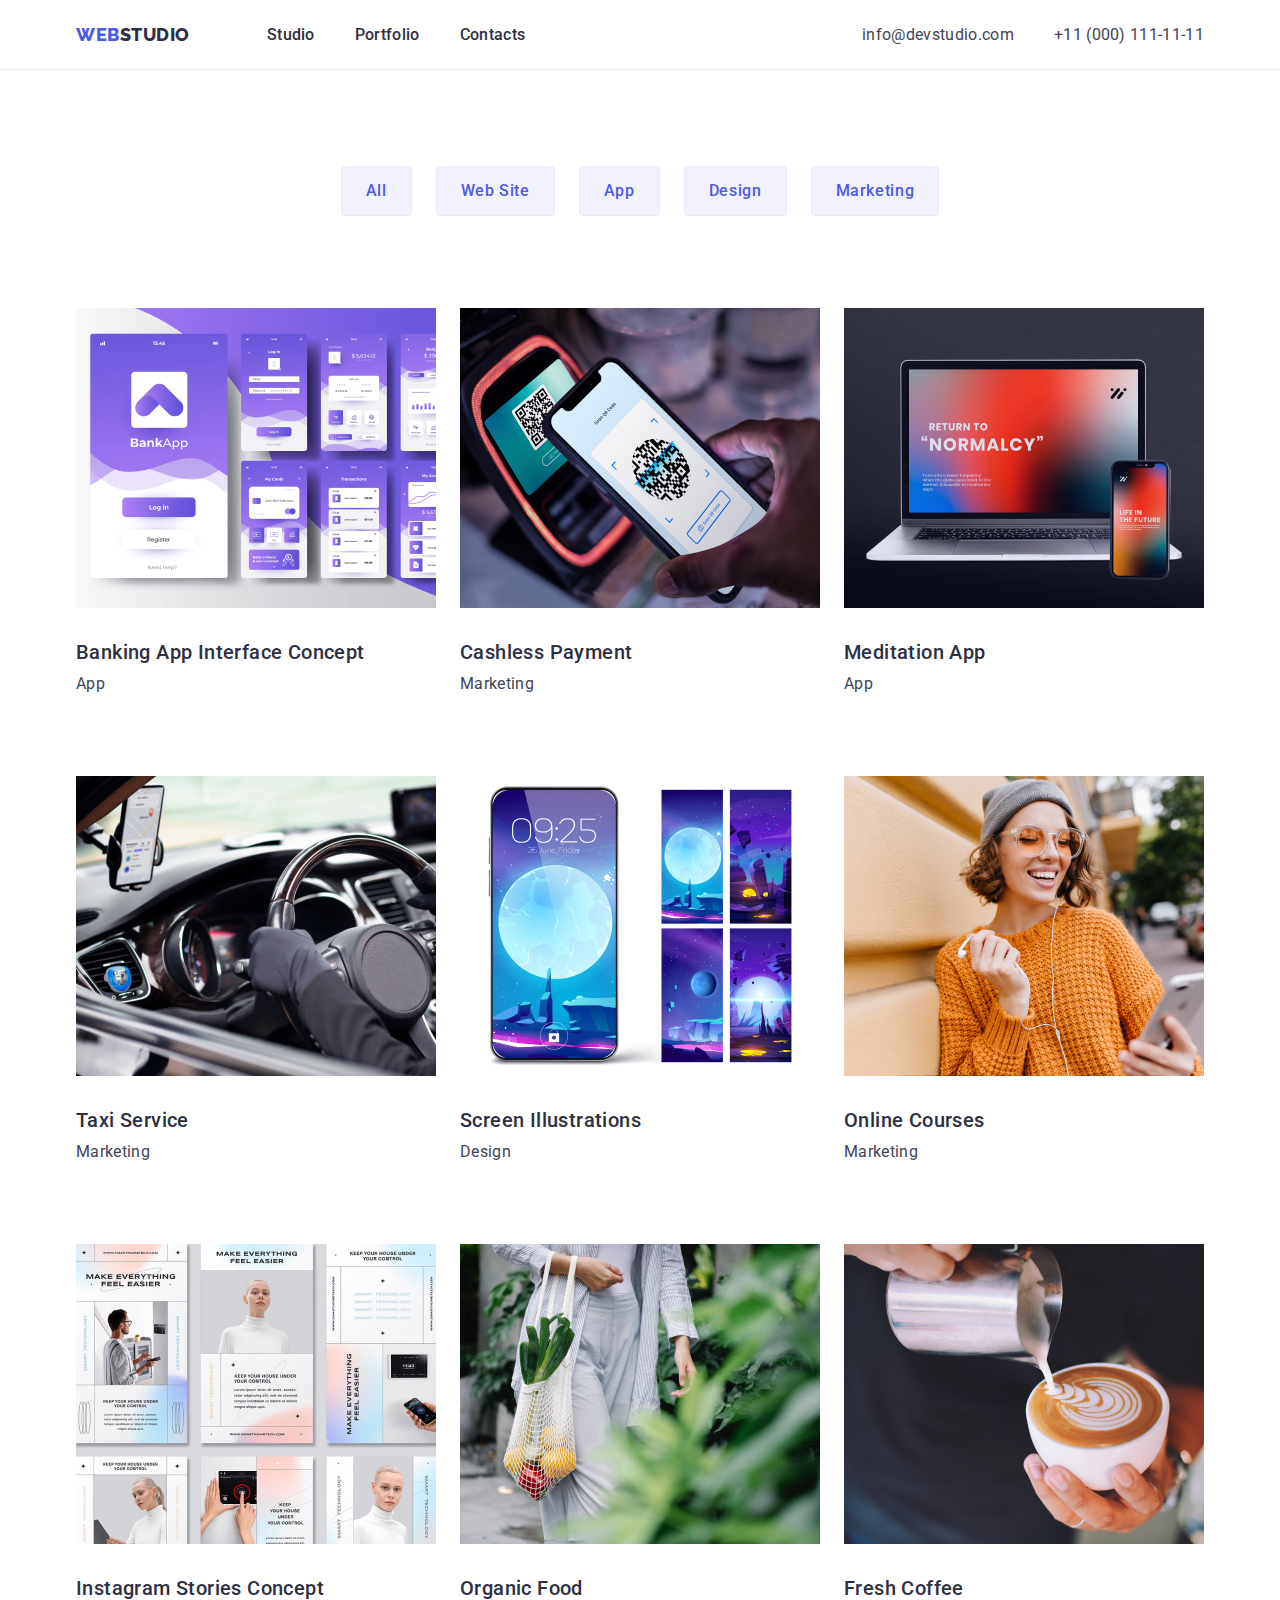
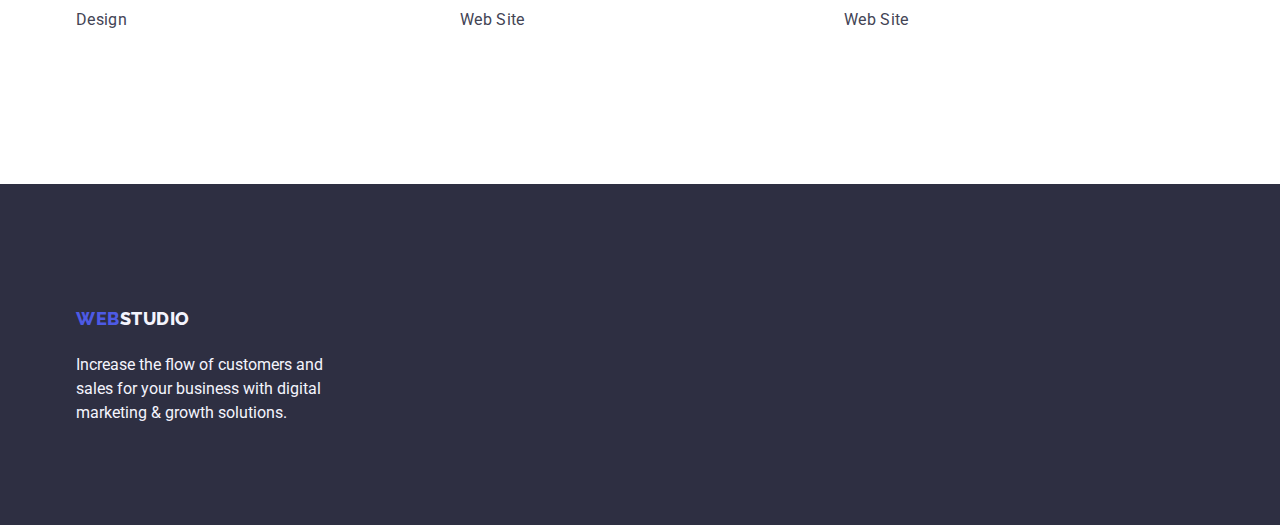
==== portfolio.html @ 8689a5c1 "Initial commit" ====
<!DOCTYPE html>
<html lang="en">
  <head>
    <meta charset="UTF-8" />
    <meta http-equiv="X-UA-Compatible" content="IE=edge" />
    <meta name="viewport" content="width=device-width, initial-scale=1.0" />
    <title>Portfolio</title>
    <link
      rel="stylesheet"
      href="https://cdn.jsdelivr.net/npm/modern-normalize@1.1.0/modern-normalize.min.css"
    />
    <link rel="stylesheet" href="./css/styles.css" />
    <link rel="preconnect" href="https://fonts.googleapis.com" />
    <link rel="preconnect" href="https://fonts.gstatic.com" crossorigin />
    <link
      href="https://fonts.googleapis.com/css2?family=Raleway:wght@800&family=Roboto:wght@400;500;700;900&display=swap"
      rel="stylesheet"
    />
  </head>

  <body class="page">
    <!-- Хедер -->
    <header class="header">
      <div class="container page-header-container">
        <nav class="nav">
          <a class="logo link" href="./index.html">Web<span>Studio</span></a>

          <ul class="menu list">
            <li class="menu-item">
              <a class="link" href="./index.html">Studio</a>
            </li>
            <li class="menu-item">
              <a class="link" href="./portfolio.html">Portfolio</a>
            </li>
            <li class="menu-item">
              <a class="link" href="">Contacts</a>
            </li>
          </ul>
        </nav>

        <address class="address">
          <ul class="list address-list">
            <li class="address-link">
              <a class="link" href="mailto:info@devstudio.com"
                >info@devstudio.com</a
              >
            </li>
            <li class="address-link">
              <a class="link" href="tel:+110001111111">+11 (000) 111-11-11</a>
            </li>
          </ul>
        </address>
      </div>
    </header>
    <!-- ------------MAIN------------------- -->
    <main>
      <section class="project">
        <h1 hidden>Projects</h1>
        <div class="container">
          <ul class="list btn-list">
            <li class="btn-list-item">
              <button class="btn-filter" type="button">All</button>
            </li>
            <li class="btn-list-item">
              <button class="btn-filter" type="button">Web Site</button>
            </li>
            <li class="btn-list-item">
              <button class="btn-filter" type="button">App</button>
            </li>
            <li class="btn-list-item">
              <button class="btn-filter" type="button">Design</button>
            </li>
            <li class="btn-list-item">
              <button class="btn-filter" type="button">Marketing</button>
            </li>
          </ul>
        </div>
        <div class="container">
          <ul class="project-list list">
            <li>
              <a href="" class="link project-link"
                ><img
                  src="./images/image.jpg"
                  alt="image"
                  width="360"
                  height="300"
                />
                <div class="inner-project-card">
                  <h2 class="project-title">Banking App Interface Concept</h2>
                  <p class="project-text">App</p>
                </div>
              </a>
            </li>
            <li>
              <a href="" class="link project-link"
                ><img
                  src="./images/image-1.jpg"
                  alt="image"
                  width="360"
                  height="300"
                />

                <div class="inner-project-card">
                  <h2 class="project-title">Cashless Payment</h2>
                  <p class="project-text">Marketing</p>
                </div>
              </a>
            </li>
            <li>
              <a href="" class="link project-link"
                ><img
                  src="./images/image-2.jpg"
                  alt="image"
                  width="360"
                  height="300"
                />
                <div class="inner-project-card">
                  <h2 class="project-title">Meditation App</h2>
                  <p class="project-text">App</p>
                </div>
              </a>
            </li>
            <li>
              <a href="" class="link project-link"
                ><img
                  src="./images/image-3.jpg"
                  alt="image"
                  width="360"
                  height="300"
                />
                <div class="inner-project-card">
                  <h2 class="project-title">Taxi Service</h2>
                  <p class="project-text">Marketing</p>
                </div>
              </a>
            </li>
            <li>
              <a href="" class="link project-link"
                ><img
                  src="./images/image-4.jpg"
                  alt="image"
                  width="360"
                  height="300"
                />
                <div class="inner-project-card">
                  <h2 class="project-title">Screen Illustrations</h2>
                  <p class="project-text">Design</p>
                </div>
              </a>
            </li>
            <li>
              <a href="" class="link project-link"
                ><img
                  src="./images/image-5.jpg"
                  alt="image"
                  width="360"
                  height="300"
                />
                <div class="inner-project-card">
                  <h2 class="project-title">Online Courses</h2>
                  <p class="project-text">Marketing</p>
                </div>
              </a>
            </li>
            <li>
              <a href="" class="link project-link"
                ><img
                  src="./images/image-6.jpg"
                  alt="image"
                  width="360"
                  height="300"
                />
                <div class="inner-project-card">
                  <h2 class="project-title">Instagram Stories Concept</h2>
                  <p class="project-text">Design</p>
                </div>
              </a>
            </li>

            <li>
              <a href="" class="link project-link"
                ><img
                  src="./images/image-7.jpg"
                  alt="image"
                  width="360"
                  height="300"
                />

                <div class="inner-project-card">
                  <h2 class="project-title">Organic Food</h2>
                  <p class="project-text">Web Site</p>
                </div>
              </a>
            </li>

            <li>
              <a href="" class="link project-link"
                ><img
                  src="./images/image-8.jpg"
                  alt="image"
                  width="360"
                  height="300"
                />
                <div class="inner-project-card">
                  <h2 class="project-title">Fresh Coffee</h2>
                  <p class="project-text">Web Site</p>
                </div>
              </a>
            </li>
          </ul>
        </div>
      </section>
    </main>
    <!-- Футер -->
    <footer class="footer">
      <div class="container">
        <a href="./index.html" class="link logo"
          >Web<span class="logo-span">Studio</span></a
        >
        <p class="footer-text">
          Increase the flow of customers and sales for your business with
          digital marketing & growth solutions.
        </p>
      </div>
    </footer>
  </body>
</html>
---- css/styles.css ----
:root {
--IRIS: #4D5AE5 ;
--OCEAN: #404BBF ;
--NAVY-BLUE: #2E2F42 ;
--GREEN: #31D0AA ;
--SLATE: #434455 ;
--LIGHT-SLATE: #8E8F99 ;
--cornflower: #E7E9FC ;
--CLOUD: #F4F4FD ;
--GREY: #2E2F42 ;
--WHITE: #FFFFFF ;
--Dairy: #FCFCFC ;
--background-color: #E5E5E5;
}
h1,
h2,
h3,
h4,
p{
margin-top: 0;
margin-bottom: 0;
}
ol,ul {
    margin-top: 0;
    margin-bottom: 0;
    padding-left: 0;
}
img{
    display: block;
}
.list {
    list-style: none;
}
.link {
    text-decoration: none;
}
.page {
    background-color: #E5E5E5;
    font-family: "Roboto", sans-serif;
    color: var(--SLATE)
    
}
a {
    text-decoration: none
}
button {
    cursor: pointer;
}
.container {
    width: 1158px;
    margin-left: auto;
    margin-right: auto;
    padding-left: 15px;
    padding-right: 15px;
}

/*------------------- Хедер---------------------------- */
.page-header-container {
display: flex;
align-items: center;

}
.header {
    background-color: var(--WHITE);
}

.logo {
margin-right: 77px;
padding-top: 24px;
padding-bottom: 24px;

    color: var(--IRIS);
    font-family: "Raleway", sans-serif ;
    font-weight: 800 ;
    font-size: 18px ;
    line-height: 1.17 ;
    letter-spacing: 0.03em ;
    text-transform: uppercase ;
    text-decoration: none;    
}
.logo > span {
    color: var(--NAVY-BLUE)
}
.header {
    border-bottom-width: 1px;
        border-bottom-style: solid;
        border-bottom-color: hsla(234, 78%, 95%, 1);
}

/*---------------------Nav-------------------------- */ 

.nav {
display: flex;
align-items: center;
}
.nav > .list .link {
    font-weight: 500 ;
    font-size: 16px ;
    line-height: 1.5 ;
    letter-spacing: 0.02em ;
    color: var(--NAVY-BLUE) ;
} 


.nav > .list .link:hover,
.nav > .list .link:focus {
    color: var(--OCEAN);
}
.menu {
    display: flex;
}
.menu-item:not(:first-child) {
margin-left: 40px;
}
/*----------------------- ADRESS ------------------*/
.address {
    font-style: normal;
   
}
.address > .list {
    display: flex;
}

.address-list .link:hover,
.address-list .link:focus {
    color: var(--OCEAN);
}
.address-list .link {
font-size: 16px ;
line-height: 1.5 ;
letter-spacing: 0.02em ;
color: var(--SLATE);
}
.address {
    margin-left: auto;
}
.address-link:not(:last-child) {
    margin-right: 40px;
}
/* ---------------------------MAIN ---------------------*/
.hero {
    background-color: var(--WHITE) ;
    color: var(--WHITE) ; 
}
.hero > .container {
    display: flex;
flex-direction: column;
width: 1440px;
    height: 600px;
    padding-bottom: 188px;
    padding-top: 188px;
    background-color: var(--NAVY-BLUE)
}
.hero-title {
    font-size: 56px ;
    line-height: 1.07 ; 
    text-align: center ;
    letter-spacing: 0.02em
}

.btn-hero {
border-radius: 4px;
padding: 16px 32px;

    font-weight: 500 ;
    font-size: 16px ;
    line-height: 1.5 ;
    letter-spacing: 0.04em ;
    color: var(--WHITE);
    background-color: hsla(235, 75%, 60%, 1);
    box-shadow: 0px 4px 4px rgba(0, 0, 0, 0.15);
border: none;
}


.btn-hero:hover,
.btn-hero:focus {
   background-color: var(--OCEAN);
}

.btn-hero {
    margin-right: auto;
    margin-left: auto;
    margin-top: 48px ;
    /* margin-bottom: 188px;
     */
}
.title {
    margin-right: auto;
        margin-left: auto;
        width: 496px;
} 
/* ------------------description -----------------------*/
.description, .features {
    background-color: var(--WHITE);
}
.description-subtitle {
    font-weight: 500 ;
    font-size: 20px ;
    line-height: 1.2 ;
    letter-spacing: 0.02em ;
    color: var(--GREY);
}
.description-text {
    letter-spacing: 0.02em ;
    font-size: 16px;
    line-height: 1.5;
    color: var(--SLATE);
}
.description > .container {
    display: flex;
}

.description-list {
    display: flex;
}
.description-item:not(:last-child) {
    margin-right: 24px;
}
.description{
    padding-top: 120px;
}
/* ----------------------------features --------------------*/
.features-title, .team-title {
    text-align: center ;
    font-size: 36px ;
    line-height: 1.11 ;
    letter-spacing: 0.02em ;
    text-transform: capitalize ;
    color: var(--GREY);
}

.features-title {
    margin-bottom: 72px;
}
.features-item:not(:last-child) {
    margin-right: 24px;
}
.features-list {
    display: flex;
}
.features {
    padding-top: 120px;
        padding-bottom: 120px;
}
/* -------------------------Team ---------------------------*/
.team {
    background-color: var(--CLOUD);
}
.team-subtitle {
    font-weight: 500 ;
    font-size: 20px ;
    line-height: 1.2 ;
    letter-spacing: 0.02em ;
    color: var(--GREY);
}
.team-text {
    letter-spacing: 0.02em;
    font-size: 16px;
    line-height: 1.5;
color: var(--SLATE);
}

.team-list {
    display: flex;
    justify-content: space-between;
    flex-wrap: wrap;
}

.team-title {
    margin-bottom: 72px;
}
.team-list {
 
}

.team-item {
    background-color: var(--WHITE);
}
.team-subtitle, .team-text {
    text-align: center;
}
.team {
    padding-top: 120px;
        padding-bottom: 120px;        
}
.inner-team {
    display: flex;
    flex-direction: column;
    margin: 32px 16px;
}
/*------------------------- Footer----------------------- */    
.footer {
    background-color: var(--NAVY-BLUE)
}
.footer span {
    color: #F4F4FD;
}
.footer-text {
   
    font-size: 16px;
        line-height: 1.5;
        color: #F4F4FD ;
}
.footer > .container {
    display: flex;
    flex-direction: column;
   padding-top: 100px;
   padding-bottom: 100px;
    
}
.footer-text {
    width: 264px;
}

/* ------------------PROJECT PORTFOLIO -------------------*/
.filter-list {
    list-style: none;
    font-family: "Roboto", sans-serif ;
    font-weight: 500 ;
    font-size: 16px ;
    line-height: 1.5 ;
    letter-spacing: 0.04em ;
    color:var(--IRIS) ;
    
}
.project {
    background-color:var(--WHITE);
}
.btn-filter {
    font-weight: 500;
    font-size: 16px;
    line-height: 1.5;
    letter-spacing: 0.04em;
    color: var(--IRIS);

    padding: 12px 24px;
    border-radius: 4px;
    background-color: hsla(240, 69%, 97%, 1);
    border: 1px solid hsla(234, 78%, 95%, 1);
}
.btn-filter:hover,
.btn-filter:focus{
    background-color: var(--OCEAN);
    color: var(--WHITE);
}
.project-link {
    text-decoration: none
}
.project-title {
font-weight: 500 ;
font-size: 20px ;
line-height: 1.2 ;
letter-spacing: 0.02em ;
color: var(--NAVY-BLUE);
}
.project-text {
    font-size: 16px ;
    line-height: 1.5 ;
    letter-spacing: 0.02em ;
    color: var(--SLATE);
}   
.project {
    padding-bottom: 120px;
}
/* -----------------PROJECT-LIST-FLEX--------------- */
.project-list {
    display: flex;
    flex-wrap: wrap;
    row-gap: 48px;
    column-gap: 24px;
}

.inner-project-card {
    display: flex;
    flex-direction: column;
    margin-top: 32px;
    margin-bottom: 32px;
}

.project-title {
    margin-bottom: 8px;
}
/* -----------------BTN-FILTER-FLEX--------------- */
.btn-list {
    display: flex;
justify-content: center ;
margin-bottom: 92px;
}
.btn-list-item:not(:last-child) {
    margin-right: 24px;
}

.project {
    padding-top: 96px;
}
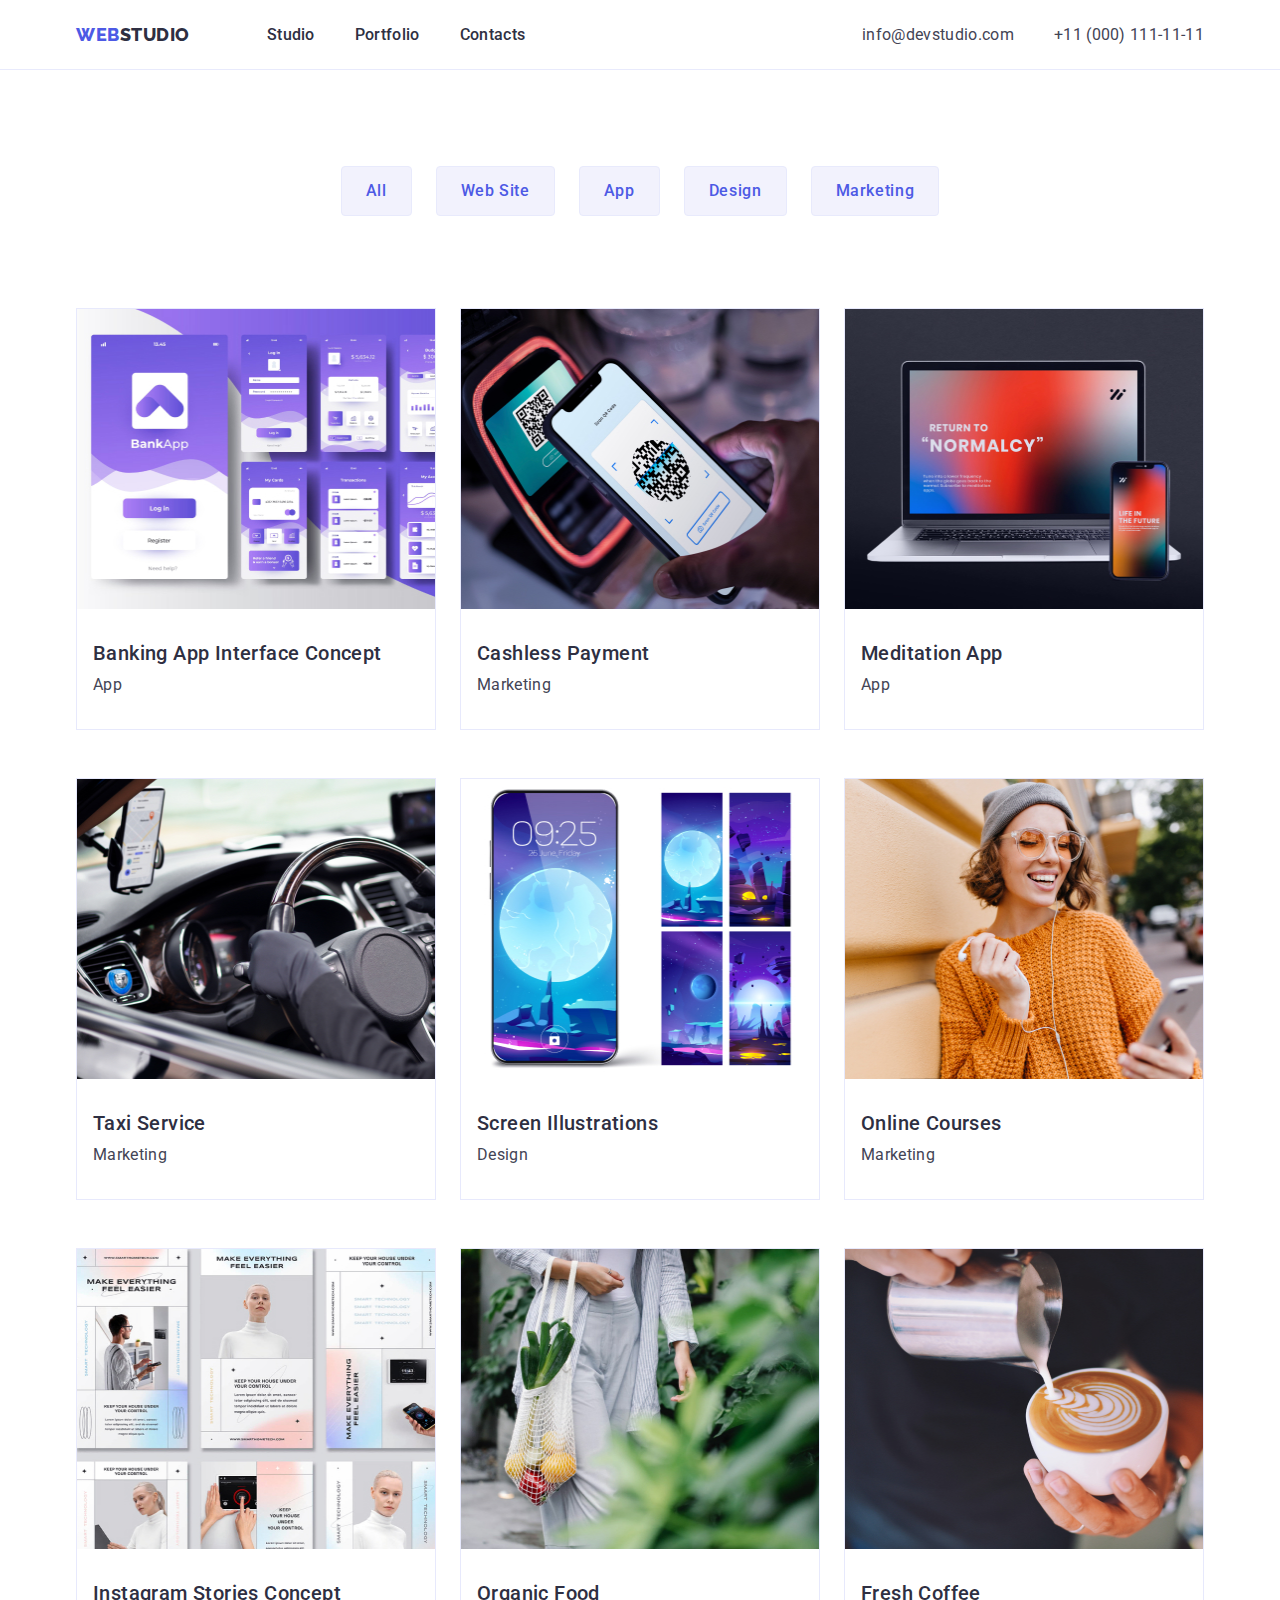
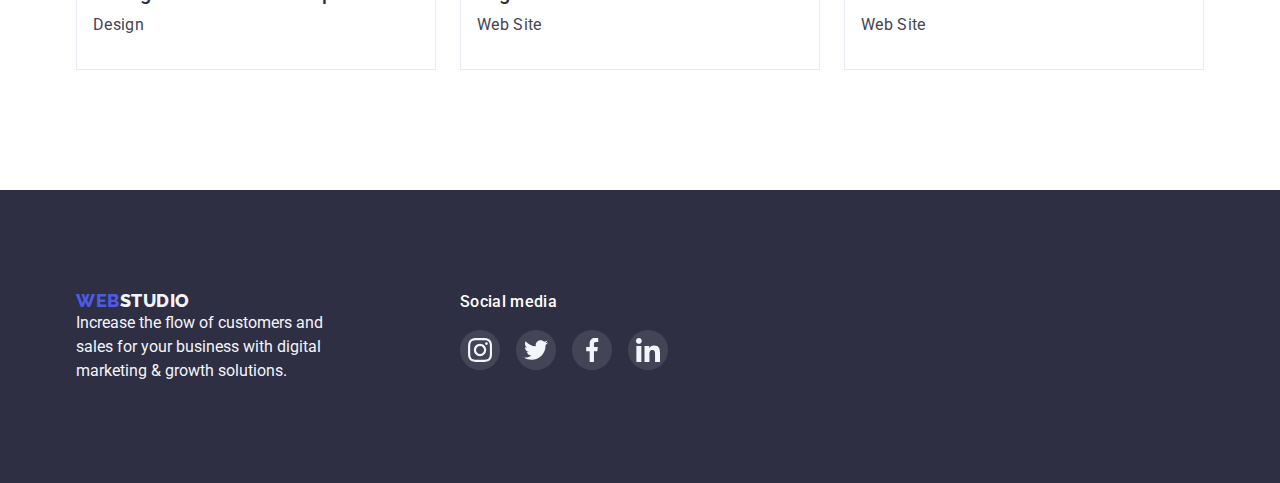
==== commit 07437361: "HW-4" ====
--- a/portfolio.html
+++ b/portfolio.html
@@ -52,7 +52,7 @@
         </address>
       </div>
     </header>
-    <!-- ------------MAIN------------------- -->
+    <!-- MAIN -->
     <main>
       <section class="project">
         <h1 hidden>Projects</h1>
@@ -77,7 +77,7 @@
         </div>
         <div class="container">
           <ul class="project-list list">
-            <li>
+            <li class="project-list-item">
               <a href="" class="link project-link"
                 ><img
                   src="./images/image.jpg"
@@ -91,7 +91,7 @@
                 </div>
               </a>
             </li>
-            <li>
+            <li class="project-list-item">
               <a href="" class="link project-link"
                 ><img
                   src="./images/image-1.jpg"
@@ -106,7 +106,7 @@
                 </div>
               </a>
             </li>
-            <li>
+            <li class="project-list-item">
               <a href="" class="link project-link"
                 ><img
                   src="./images/image-2.jpg"
@@ -120,7 +120,7 @@
                 </div>
               </a>
             </li>
-            <li>
+            <li class="project-list-item">
               <a href="" class="link project-link"
                 ><img
                   src="./images/image-3.jpg"
@@ -134,7 +134,7 @@
                 </div>
               </a>
             </li>
-            <li>
+            <li class="project-list-item">
               <a href="" class="link project-link"
                 ><img
                   src="./images/image-4.jpg"
@@ -148,7 +148,7 @@
                 </div>
               </a>
             </li>
-            <li>
+            <li class="project-list-item">
               <a href="" class="link project-link"
                 ><img
                   src="./images/image-5.jpg"
@@ -162,7 +162,7 @@
                 </div>
               </a>
             </li>
-            <li>
+            <li class="project-list-item">
               <a href="" class="link project-link"
                 ><img
                   src="./images/image-6.jpg"
@@ -177,7 +177,7 @@
               </a>
             </li>
 
-            <li>
+            <li class="project-list-item">
               <a href="" class="link project-link"
                 ><img
                   src="./images/image-7.jpg"
@@ -193,7 +193,7 @@
               </a>
             </li>
 
-            <li>
+            <li class="project-list-item">
               <a href="" class="link project-link"
                 ><img
                   src="./images/image-8.jpg"
@@ -214,13 +214,49 @@
     <!-- Футер -->
     <footer class="footer">
       <div class="container">
-        <a href="./index.html" class="link logo"
-          >Web<span class="logo-span">Studio</span></a
-        >
-        <p class="footer-text">
-          Increase the flow of customers and sales for your business with
-          digital marketing & growth solutions.
-        </p>
+        <div class="footer-post">
+          <a href="./index.html" class="link logo"
+            >Web<span class="logo-span">Studio</span></a
+          >
+          <p class="footer-text">
+            Increase the flow of customers and sales for your business with
+            digital marketing & growth solutions.
+          </p>
+        </div>
+
+        <div>
+          <h3 class="footer-subtitle">Social media</h3>
+          <ul class="footer-social-list list">
+            <li class="footer-social-item">
+              <a href="" class="footer-social-link">
+                <svg class="footer-social-logo" width="24px" height="24px">
+                  <use href="./images/sprite.svg#icon-instagram"></use>
+                </svg>
+              </a>
+            </li>
+            <li class="footer-social-item">
+              <a href="" class="footer-social-link">
+                <svg class="footer-social-logo" width="24px" height="24px">
+                  <use href="./images/sprite.svg#icon-twitter"></use>
+                </svg>
+              </a>
+            </li>
+            <li class="footer-social-item">
+              <a href="" class="footer-social-link">
+                <svg class="footer-social-logo" width="24px" height="24px">
+                  <use href="./images/sprite.svg#icon-facebook"></use>
+                </svg>
+              </a>
+            </li>
+            <li class="footer-social-item">
+              <a href="" class="footer-social-link">
+                <svg class="footer-social-logo" width="24px" height="24px">
+                  <use href="./images/sprite.svg#icon-linkedin"></use>
+                </svg>
+              </a>
+            </li>
+          </ul>
+        </div>
       </div>
     </footer>
   </body>
--- a/css/styles.css
+++ b/css/styles.css
@@ -84,8 +84,8 @@
 }
 .header {
     border-bottom-width: 1px;
-        border-bottom-style: solid;
-        border-bottom-color: hsla(234, 78%, 95%, 1);
+    border-bottom-style: solid;
+    border-bottom-color: hsla(234, 78%, 95%, 1);
 }
 
 /*---------------------Nav-------------------------- */ 
@@ -139,18 +139,24 @@
     margin-right: 40px;
 }
 /* ---------------------------MAIN ---------------------*/
+/* --------------------HERO--------------- */
 .hero {
     background-color: var(--WHITE) ;
     color: var(--WHITE) ; 
 }
 .hero > .container {
     display: flex;
-flex-direction: column;
-width: 1440px;
+    flex-direction: column;
+    
+    width: 1440px;
     height: 600px;
     padding-bottom: 188px;
     padding-top: 188px;
-    background-color: var(--NAVY-BLUE)
+    
+    background-color: var(--NAVY-BLUE);
+    background-image: linear-gradient(rgba(46, 47, 66, 0.7), rgba(46, 47, 66, 0.7)), url(../images/people-office\ .jpg);
+    background-size: cover;
+
 }
 .hero-title {
     font-size: 56px ;
@@ -168,9 +174,14 @@
     line-height: 1.5 ;
     letter-spacing: 0.04em ;
     color: var(--WHITE);
+
     background-color: hsla(235, 75%, 60%, 1);
     box-shadow: 0px 4px 4px rgba(0, 0, 0, 0.15);
-border: none;
+    border: none;
+
+    margin-right: auto;
+    margin-left: auto;
+    margin-top: 48px;
 }
 
 
@@ -179,18 +190,13 @@
    background-color: var(--OCEAN);
 }
 
-.btn-hero {
+
+.title {
     margin-right: auto;
     margin-left: auto;
-    margin-top: 48px ;
-    /* margin-bottom: 188px;
-     */
-}
-.title {
-    margin-right: auto;
-        margin-left: auto;
-        width: 496px;
+    width: 496px;
 } 
+
 /* ------------------description -----------------------*/
 .description, .features {
     background-color: var(--WHITE);
@@ -221,8 +227,15 @@
 .description{
     padding-top: 120px;
 }
+.description-svg {
+    background-color: var(--CLOUD);
+   padding-left: 100px;
+   padding-right: 100px;
+   padding-top: 24px;
+   padding-bottom: 24px;
+}
 /* ----------------------------features --------------------*/
-.features-title, .team-title {
+.features-title, .team-title, .customers-title {
     text-align: center ;
     font-size: 36px ;
     line-height: 1.11 ;
@@ -277,6 +290,8 @@
 
 .team-item {
     background-color: var(--WHITE);
+    box-shadow: 0px 1px 6px rgba(46, 47, 66, 0.08), 0px 1px 1px rgba(46, 47, 66, 0.16), 0px 2px 1px rgba(46, 47, 66, 0.08);
+    border-radius: 0px 0px 4px 4px;
 }
 .team-subtitle, .team-text {
     text-align: center;
@@ -288,13 +303,59 @@
 .inner-team {
     display: flex;
     flex-direction: column;
-    margin: 32px 16px;
-}
+    padding: 32px 16px;
+}
+.social-list {
+    display: flex;
+    gap: 24px;
+    justify-content: center;
+}
+
+
+.social-list-link {
+    width: 40px;
+    height: 40px;
+    background-color: var(--OCEAN);
+    border-radius: 50%;  
+    display: flex;
+    justify-content: center;
+    align-items: center; 
+}
+/* -----------------CUSTOMERS----------------------- */
+.customers-section {
+    background-color: var(--WHITE);
+    padding-bottom: 120px;
+    padding-top: 120px;
+}
+
+.customers-title {
+    margin-bottom: 72px;
+}
+
+.customers-list {
+    display: flex;
+    justify-content: center;
+    gap: 24px;
+    margin-bottom: 120px;
+}
+
+.customers-link {
+    border: 1px solid rgba(142, 143, 153, 1);
+    border-radius: 4px;
+    padding: 16px 32px;
+    display: flex;
+}
+.customers-item {
+    width: calc((100% - 120px) / 6);
+}
+
 /*------------------------- Footer----------------------- */    
 .footer {
-    background-color: var(--NAVY-BLUE)
-}
-.footer span {
+    background-color: var(--NAVY-BLUE);
+    padding-top: 100px;
+    padding-bottom: 100px;
+}
+.footer .logo-span {
     color: #F4F4FD;
 }
 .footer-text {
@@ -305,13 +366,33 @@
 }
 .footer > .container {
     display: flex;
-    flex-direction: column;
-   padding-top: 100px;
-   padding-bottom: 100px;
-    
-}
-.footer-text {
+}
+
+.footer-post {
     width: 264px;
+    margin-right: 120px;
+}
+.footer-subtitle {
+    color: var(--WHITE);
+    margin-bottom: 16px;
+    font-style: normal;
+    font-weight: 500;
+    font-size: 16px;
+    line-height: 1.5;
+    letter-spacing: 0.02em;
+}
+.footer-social-list {
+    display: flex;
+    gap: 16px;
+}
+.footer-social-link {
+    display: flex;
+    width: 40px;
+    height: 40px;
+    border-radius: 50%;
+    background-color: var(--SLATE);
+    justify-content: center;
+    align-items: center;
 }
 
 /* ------------------PROJECT PORTFOLIO -------------------*/
@@ -344,9 +425,19 @@
 .btn-filter:focus{
     background-color: var(--OCEAN);
     color: var(--WHITE);
-}
-.project-link {
-    text-decoration: none
+    box-shadow: 0px 3px 1px rgba(0, 0, 0, 0.1),
+    0px 2px 1px rgba(0, 0, 0, 0.08),
+    0px 2px 2px rgba(0, 0, 0, 0.12);
+}
+.project-list-item:hover,
+.project-link:focus {
+    border: 1px solid #F4F4FD;
+    box-shadow: 0px 1px 6px rgba(46, 47, 66, 0.08),
+    0px 1px 1px rgba(46, 47, 66, 0.16),
+    0px 2px 1px rgba(46, 47, 66, 0.08);
+}
+.inner-project-card {
+    padding-left: 16px;
 }
 .project-title {
 font-weight: 500 ;
@@ -364,6 +455,12 @@
 .project {
     padding-bottom: 120px;
 }
+.project-list-item {
+    border: 1px solid #E7E9FC;
+}
+.project-list img {
+    max-width: 100%
+}
 /* -----------------PROJECT-LIST-FLEX--------------- */
 .project-list {
     display: flex;
@@ -372,16 +469,21 @@
     column-gap: 24px;
 }
 
+.project-list li {
+    width: calc((100% - 48px) / 3);
+}
+
 .inner-project-card {
     display: flex;
     flex-direction: column;
-    margin-top: 32px;
-    margin-bottom: 32px;
+    padding-top: 32px;
+    padding-bottom: 32px;
 }
 
 .project-title {
     margin-bottom: 8px;
 }
+
 /* -----------------BTN-FILTER-FLEX--------------- */
 .btn-list {
     display: flex;
